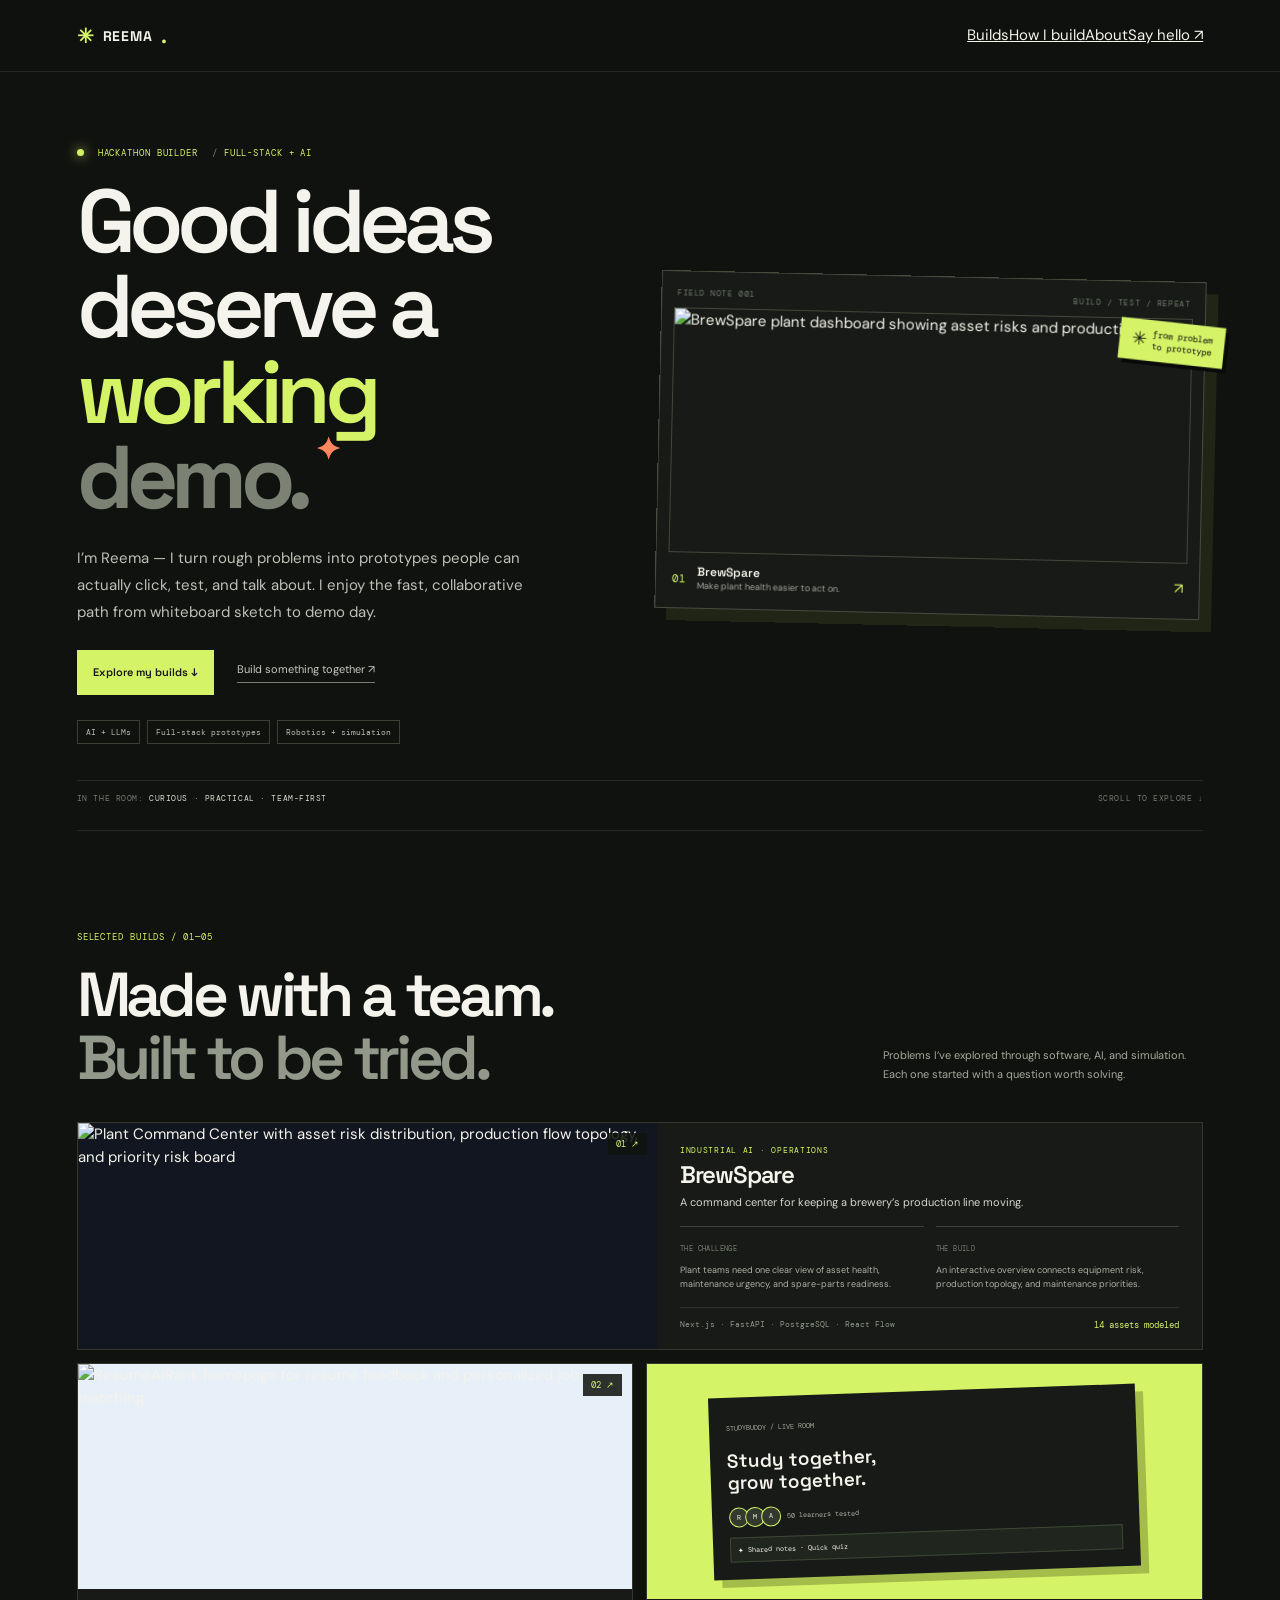
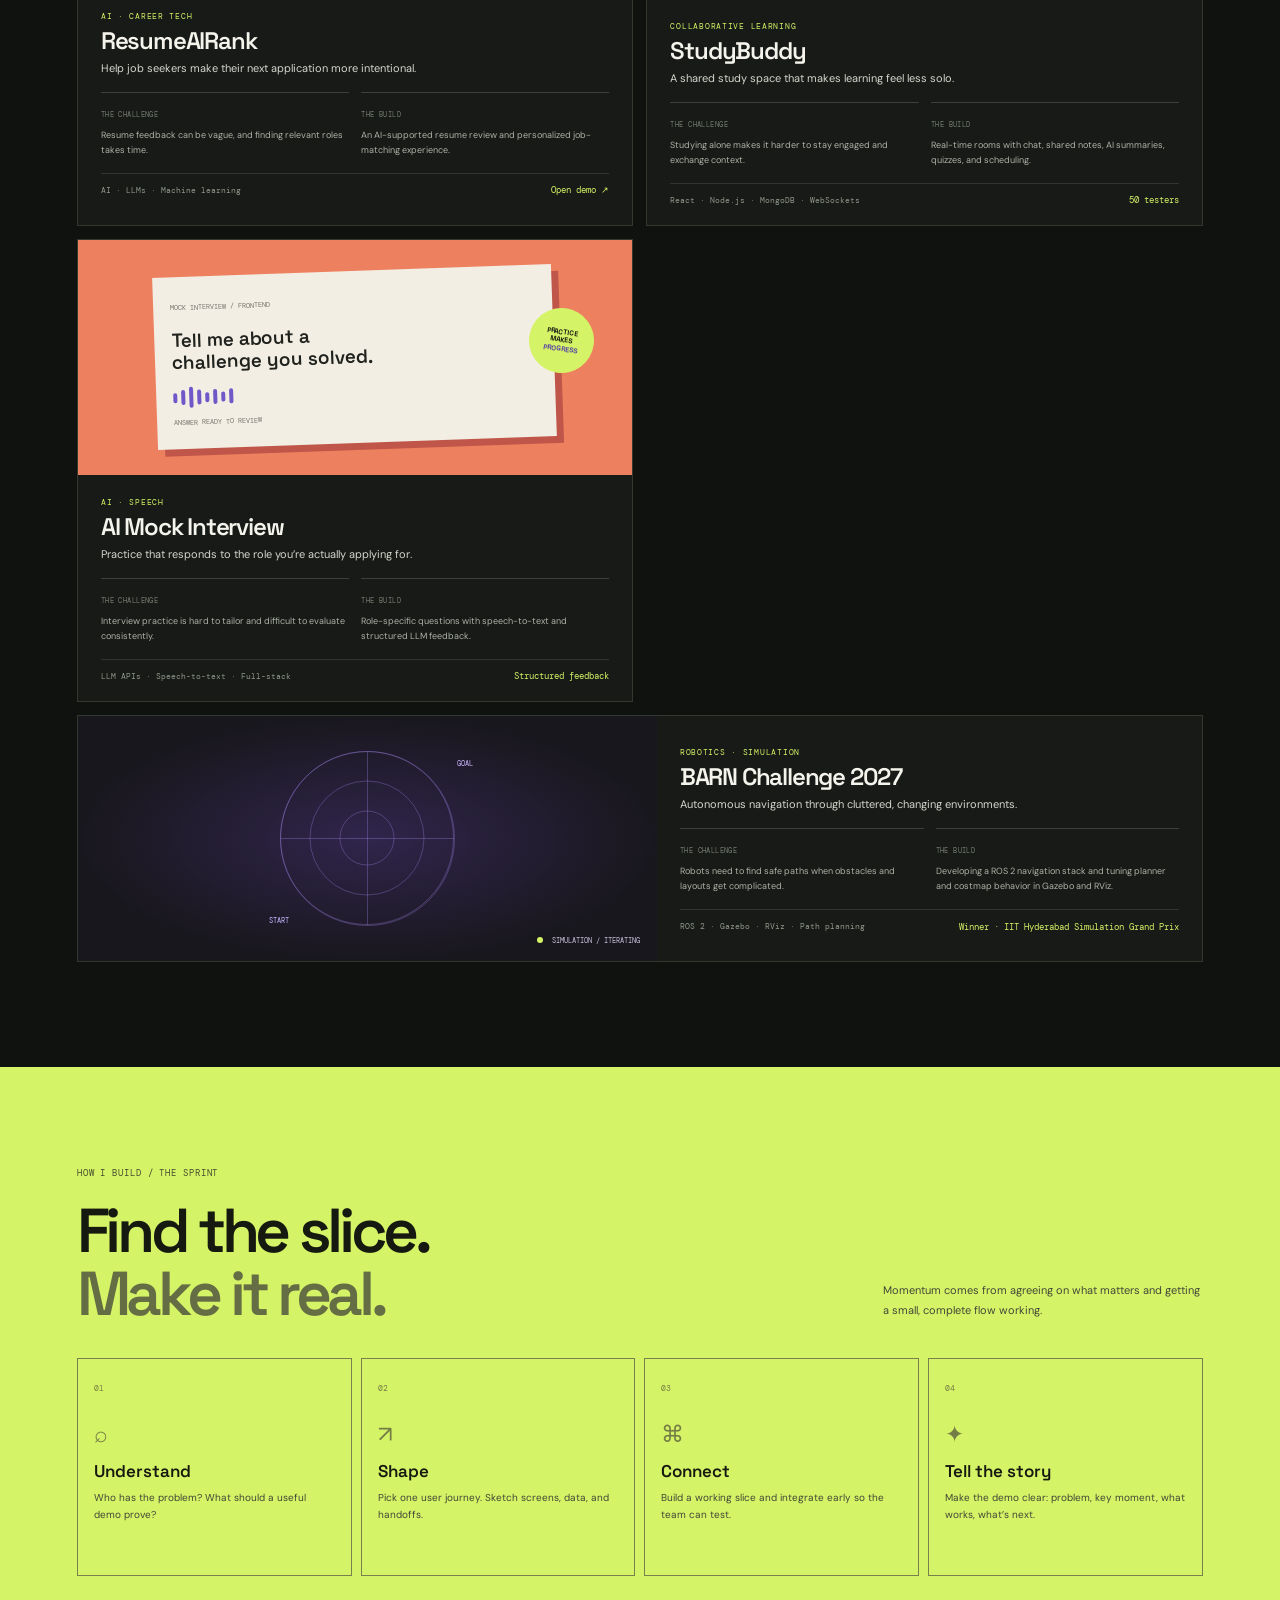
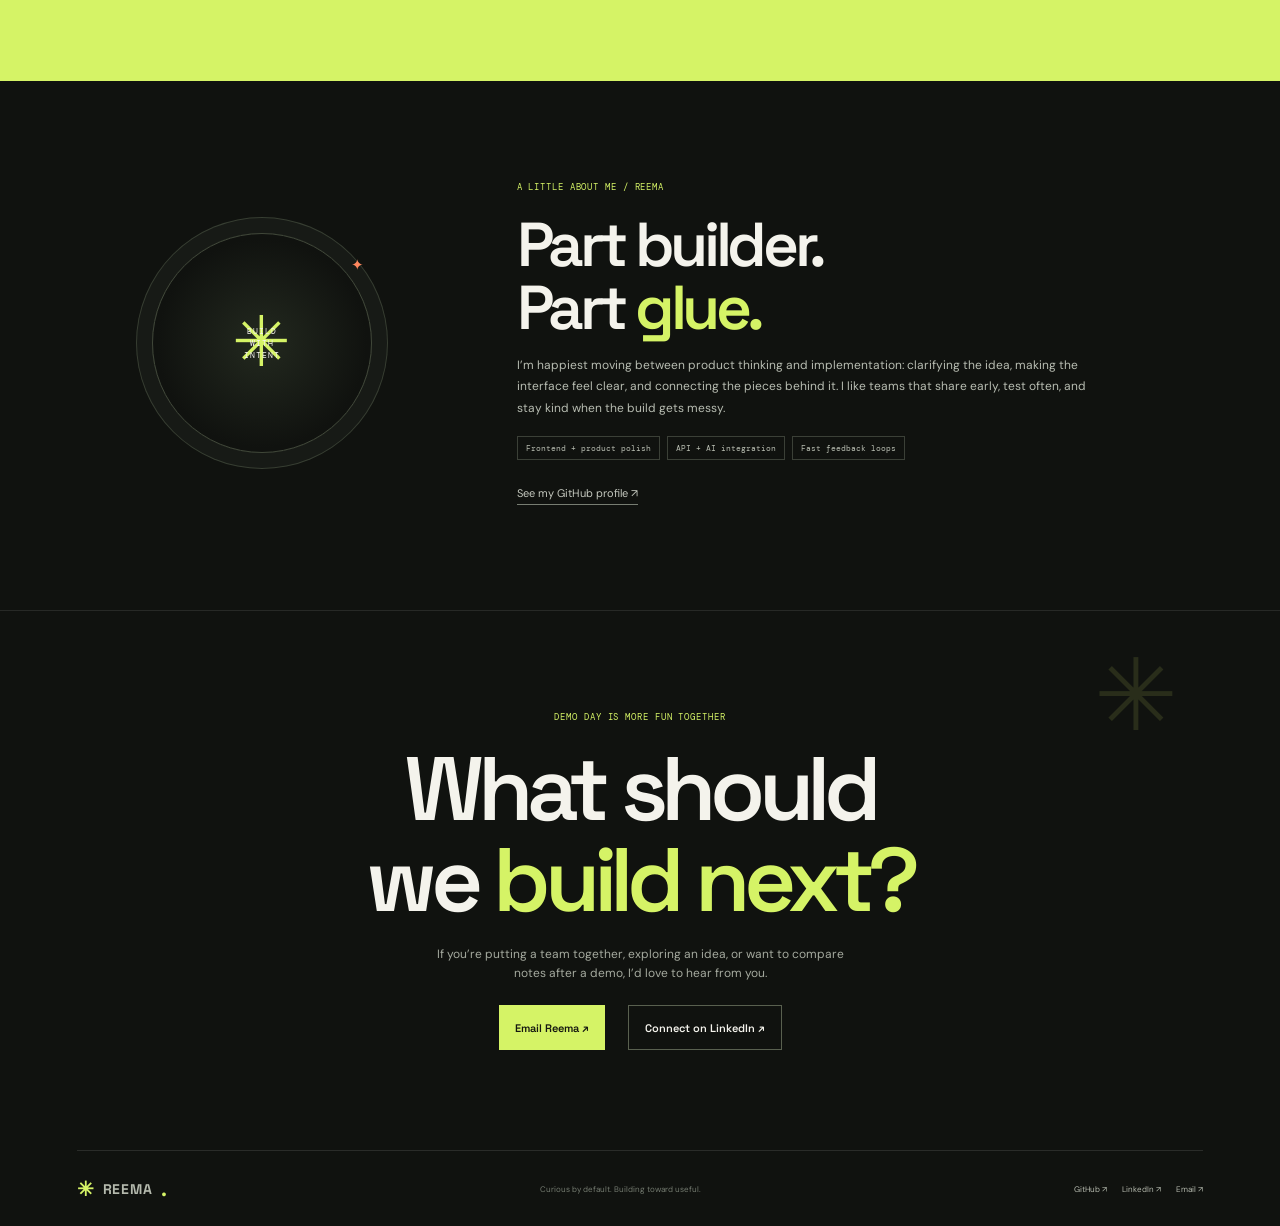
==== index.html @ 3558dd38 "Add hackathon portfolio" ====
<!doctype html>
<html lang="en"><head>
<meta charset="utf-8"><meta name="viewport" content="width=device-width,initial-scale=1"><meta name="theme-color" content="#10120f">
<title>Reema Sree Harshini — Hackathon Builder</title>
<meta name="description" content="Reema Sree Harshini builds thoughtful AI, full-stack, and robotics prototypes for hackathons and collaborative teams.">
<meta property="og:type" content="website"><meta property="og:title" content="Reema Sree Harshini — Hackathon Builder"><meta property="og:description" content="Ideas to demos, side by side. Explore projects in AI, full-stack development, and robotics."><meta property="og:image" content="assets/brewspare-preview.jpg"><meta name="twitter:card" content="summary_large_image">
<link rel="icon" href="assets/favicon.svg" type="image/svg+xml"><link rel="preconnect" href="https://fonts.googleapis.com"><link rel="preconnect" href="https://fonts.gstatic.com" crossorigin><link href="https://fonts.googleapis.com/css2?family=DM+Mono:wght@400;500&family=DM+Sans:wght@400;500;600;700&family=Space+Grotesk:wght@400;500;600;700&display=swap" rel="stylesheet"><link rel="stylesheet" href="styles.css">
<script type="application/ld+json">{"@context":"https://schema.org","@type":"Person","name":"Reema Sree Harshini","email":"mailto:reemasree1612@gmail.com","sameAs":["https://github.com/reema-sree","https://www.linkedin.com/in/reema-sree-harshini-47b249331"]}</script>
</head><body>
<a class="skip" href="#main">Skip to content</a>
<header class="topbar"><a class="logo" href="#top"><span aria-hidden="true">✳</span> REEMA<span class="lime">.</span></a><button class="menu" aria-label="Open navigation" aria-expanded="false" aria-controls="nav"><i></i><i></i></button><nav id="nav" aria-label="Main navigation"><a href="#builds">Builds</a><a href="#sprint">How I build</a><a href="#about">About</a><a class="nav-cta" href="#connect">Say hello ↗</a></nav></header>
<main id="main">
<section class="hero wrap" id="top"><div class="hero-copy"><p class="eyebrow"><i></i> HACKATHON BUILDER <span>/</span> FULL-STACK + AI</p><h1>Good ideas<br>deserve a <em>working</em><br><b>demo.</b><sup aria-hidden="true">✦</sup></h1><p class="intro">I’m Reema — I turn rough problems into prototypes people can actually click, test, and talk about. I enjoy the fast, collaborative path from whiteboard sketch to demo day.</p><div class="actions"><a class="button primary" href="#builds">Explore my builds ↓</a><a class="text-link" href="#connect">Build something together ↗</a></div><div class="tags"><span>AI + LLMs</span><span>Full-stack prototypes</span><span>Robotics + simulation</span></div></div>
<div class="hero-art"><div class="art-meta"><span>FIELD NOTE 001</span><span>BUILD / TEST / REPEAT</span></div><img src="assets/brewspare-preview.jpg" alt="BrewSpare plant dashboard showing asset risks and production flow" fetchpriority="high"><div class="caption"><b>01</b><span><strong>BrewSpare</strong><small>Make plant health easier to act on.</small></span><i aria-hidden="true">↗</i></div><div class="sticker"><span aria-hidden="true">✳</span> from problem<br>to prototype</div></div><div class="hero-foot"><span>IN THE ROOM: <b>CURIOUS · PRACTICAL · TEAM-FIRST</b></span><span aria-hidden="true">SCROLL TO EXPLORE ↓</span></div></section>
<section class="section wrap builds" id="builds"><div class="section-head reveal"><div><p class="eyebrow">SELECTED BUILDS / 01—05</p><h2>Made with a team.<br><em>Built to be tried.</em></h2></div><p class="section-note">Problems I’ve explored through software, AI, and simulation. Each one started with a question worth solving.</p></div>
<div class="grid">
<article class="project feature reveal"><a class="project-image" href="assets/brewspare-preview.jpg" target="_blank" rel="noreferrer" aria-label="Open BrewSpare dashboard screenshot"><img src="assets/brewspare-preview.jpg" alt="Plant Command Center with asset risk distribution, production flow topology, and priority risk board" loading="lazy" decoding="async"><span>01 ↗</span></a><div class="project-copy"><p class="kicker">INDUSTRIAL AI · OPERATIONS</p><h3>BrewSpare</h3><p class="lede">A command center for keeping a brewery’s production line moving.</p><div class="facts"><div><b>THE CHALLENGE</b><p>Plant teams need one clear view of asset health, maintenance urgency, and spare-parts readiness.</p></div><div><b>THE BUILD</b><p>An interactive overview connects equipment risk, production topology, and maintenance priorities.</p></div></div><footer><span>Next.js · FastAPI · PostgreSQL · React Flow</span><strong>14 assets modeled</strong></footer></div></article>
<article class="project reveal"><a class="project-image resume-image" href="assets/resumeairank-preview.png" target="_blank" rel="noreferrer" aria-label="Open ResumeAIRank screenshot"><img src="assets/resumeairank-preview.png" alt="ResumeAIRank homepage for resume feedback and personalized job matching" loading="lazy" decoding="async"><span>02 ↗</span></a><div class="project-copy"><p class="kicker">AI · CAREER TECH</p><h3>ResumeAIRank</h3><p class="lede">Help job seekers make their next application more intentional.</p><div class="facts"><div><b>THE CHALLENGE</b><p>Resume feedback can be vague, and finding relevant roles takes time.</p></div><div><b>THE BUILD</b><p>An AI-supported resume review and personalized job-matching experience.</p></div></div><footer><span>AI · LLMs · Machine learning</span><a href="https://frontend-nv2gkfboi-reema-sree-s-projects.vercel.app/" target="_blank" rel="noreferrer">Open demo ↗</a></footer></div></article>
<article class="project reveal"><div class="visual study" aria-hidden="true"><div class="mock"><small>STUDYBUDDY / LIVE ROOM</small><h4>Study together,<br>grow together.</h4><div class="avatars"><i>R</i><i>M</i><i>A</i><span>50 learners tested</span></div><aside>✦ Shared notes · Quick quiz</aside></div></div><div class="project-copy"><p class="kicker">COLLABORATIVE LEARNING</p><h3>StudyBuddy</h3><p class="lede">A shared study space that makes learning feel less solo.</p><div class="facts"><div><b>THE CHALLENGE</b><p>Studying alone makes it harder to stay engaged and exchange context.</p></div><div><b>THE BUILD</b><p>Real-time rooms with chat, shared notes, AI summaries, quizzes, and scheduling.</p></div></div><footer><span>React · Node.js · MongoDB · WebSockets</span><strong>50 testers</strong></footer></div></article>
<article class="project reveal"><div class="visual interview" aria-hidden="true"><div class="mock"><small>MOCK INTERVIEW / FRONTEND</small><h4>Tell me about a<br>challenge you solved.</h4><div class="wave"><i></i><i></i><i></i><i></i><i></i><i></i><i></i><i></i></div><small>ANSWER READY TO REVIEW</small></div><span class="stamp">PRACTICE<br>MAKES<br><b>PROGRESS</b></span></div><div class="project-copy"><p class="kicker">AI · SPEECH</p><h3>AI Mock Interview</h3><p class="lede">Practice that responds to the role you’re actually applying for.</p><div class="facts"><div><b>THE CHALLENGE</b><p>Interview practice is hard to tailor and difficult to evaluate consistently.</p></div><div><b>THE BUILD</b><p>Role-specific questions with speech-to-text and structured LLM feedback.</p></div></div><footer><span>LLM APIs · Speech-to-text · Full-stack</span><strong>Structured feedback</strong></footer></div></article>
<article class="project wide reveal"><div class="visual barn" aria-hidden="true"><div class="radar"><i></i><i></i><i></i><b>START</b><span>GOAL</span></div><label><i></i> SIMULATION / ITERATING</label></div><div class="project-copy"><p class="kicker">ROBOTICS · SIMULATION</p><h3>BARN Challenge 2027</h3><p class="lede">Autonomous navigation through cluttered, changing environments.</p><div class="facts"><div><b>THE CHALLENGE</b><p>Robots need to find safe paths when obstacles and layouts get complicated.</p></div><div><b>THE BUILD</b><p>Developing a ROS 2 navigation stack and tuning planner and costmap behavior in Gazebo and RViz.</p></div></div><footer><span>ROS 2 · Gazebo · RViz · Path planning</span><strong>Winner · IIT Hyderabad Simulation Grand Prix</strong></footer></div></article>
</div></section>
<section class="section sprint" id="sprint"><div class="wrap"><div class="section-head reveal"><div><p class="eyebrow">HOW I BUILD / THE SPRINT</p><h2>Find the slice.<br><em>Make it real.</em></h2></div><p class="section-note">Momentum comes from agreeing on what matters and getting a small, complete flow working.</p></div><ol class="steps"><li class="reveal"><b>01</b><i>⌕</i><h3>Understand</h3><p>Who has the problem? What should a useful demo prove?</p></li><li class="reveal"><b>02</b><i>↗</i><h3>Shape</h3><p>Pick one user journey. Sketch screens, data, and handoffs.</p></li><li class="reveal"><b>03</b><i>⌘</i><h3>Connect</h3><p>Build a working slice and integrate early so the team can test.</p></li><li class="reveal"><b>04</b><i>✦</i><h3>Tell the story</h3><p>Make the demo clear: problem, key moment, what works, what’s next.</p></li></ol></div></section>
<section class="section wrap about" id="about"><div class="seal reveal" aria-hidden="true"><span>✳</span><b>BUILD<br>WITH<br>INTENT</b><i>✦</i></div><div class="about-copy reveal"><p class="eyebrow">A LITTLE ABOUT ME / REEMA</p><h2>Part builder.<br>Part <em>glue.</em></h2><p>I’m happiest moving between product thinking and implementation: clarifying the idea, making the interface feel clear, and connecting the pieces behind it. I like teams that share early, test often, and stay kind when the build gets messy.</p><div class="tags"><span>Frontend + product polish</span><span>API + AI integration</span><span>Fast feedback loops</span></div><a class="text-link" href="https://github.com/reema-sree" target="_blank" rel="noreferrer">See my GitHub profile ↗</a></div></section>
<section class="connect" id="connect"><div class="orbit" aria-hidden="true">✳</div><p class="eyebrow reveal">DEMO DAY IS MORE FUN TOGETHER</p><h2 class="reveal">What should<br>we <em>build next?</em></h2><p class="reveal">If you’re putting a team together, exploring an idea, or want to compare notes after a demo, I’d love to hear from you.</p><div class="actions reveal"><a class="button primary" href="mailto:reemasree1612@gmail.com?subject=Let%27s%20build%20at%20a%20hackathon">Email Reema ↗</a><a class="button outline" href="https://www.linkedin.com/in/reema-sree-harshini-47b249331/" target="_blank" rel="noreferrer">Connect on LinkedIn ↗</a></div></section>
</main><footer class="footer wrap"><a class="logo" href="#top"><span aria-hidden="true">✳</span> REEMA<span class="lime">.</span></a><span>Curious by default. Building toward useful.</span><div><a href="https://github.com/reema-sree" target="_blank" rel="noreferrer">GitHub ↗</a><a href="https://www.linkedin.com/in/reema-sree-harshini-47b249331/" target="_blank" rel="noreferrer">LinkedIn ↗</a><a href="mailto:reemasree1612@gmail.com">Email ↗</a></div></footer><script src="script.js" defer></script></body></html>
---- styles.css ----
:root{--bg:#10120f;--panel:#171a16;--ink:#f4f3ec;--muted:#a4a99e;--dim:#747b70;--line:#33382f;--lime:#d5f366;--orange:#ff875e;--mono:"DM Mono",monospace;--display:"Space Grotesk",sans-serif;--body:"DM Sans",sans-serif;--ease:cubic-bezier(.2,.75,.25,1)}*{box-sizing:border-box}html{scroll-behavior:smooth;scroll-padding-top:80px}body{margin:0;background:var(--bg);color:var(--ink);font:15px/1.55 var(--body);overflow-x:hidden}a{color:inherit}a:focus-visible,button:focus-visible{outline:2px solid var(--lime);outline-offset:4px}.skip{position:fixed;top:8px;left:8px;z-index:99;background:var(--lime);color:#111;padding:10px;transform:translateY(-140%)}.skip:focus{transform:none}.wrap{width:min(1160px,88vw);margin:auto}.topbar{height:72px;padding:0 6vw;display:flex;justify-content:space-between;align-items:center;border-bottom:1px solid #ffffff18;position:sticky;top:0;z-index:10;background:#10120fe8;backdrop-filter:blur(12px)}.logo{text-decoration:none;font:700 14px var(--display);letter-spacing:.06em;display:flex;gap:8px;align-items:center}.logo>span:first-child,.lime{color:var(--lime);font-size:20px}.nav{display:flex;align-items:center;gap:32px}.nav a{text-decoration:none;color:#bec3b7;font-size:12px}.nav a:hover,.footer a:hover{color:var(--lime)}.nav .nav-cta{border:1px solid #50564a;padding:9px 13px;color:var(--ink)}.menu{display:none}
.hero{min-height:650px;padding-top:75px;padding-bottom:27px;display:grid;grid-template-columns:1fr 1fr;gap:36px;align-items:center;position:relative}.hero-copy{z-index:1}.eyebrow{font:9px var(--mono);letter-spacing:.1em;color:var(--lime);margin:0 0 20px}.eyebrow>i{display:inline-block;width:7px;height:7px;border-radius:50%;background:var(--lime);box-shadow:0 0 12px var(--lime);margin-right:8px}.eyebrow span{color:var(--dim);margin-left:8px}.hero h1{font:600 clamp(54px,7vw,89px)/.96 var(--display);letter-spacing:-.075em;margin:0}.hero h1 em{font-style:normal;color:var(--lime)}.hero h1>b{color:#7b8274}.hero h1 sup{color:var(--orange);font-size:.35em;vertical-align:top;margin-left:8px}.intro{max-width:480px;color:#bdc1b7;line-height:1.8;font-size:15px;margin:24px 0}.actions{display:flex;gap:23px;align-items:center;flex-wrap:wrap}.button{min-height:45px;padding:0 16px;display:inline-flex;align-items:center;gap:15px;text-decoration:none;font:600 11px var(--display);transition:transform .2s var(--ease),background .2s,border-color .2s}.button:hover{transform:translateY(-3px)}.primary{background:var(--lime);color:#151710}.primary:hover{background:#e4ff8d}.outline{border:1px solid #59604f}.outline:hover{border-color:var(--lime);color:var(--lime)}.text-link{font-size:11px;color:#c5c9bf;text-decoration:none;border-bottom:1px solid #777d72;padding-bottom:4px}.text-link:hover{color:var(--lime)}.tags{display:flex;flex-wrap:wrap;gap:7px;margin-top:25px}.tags span{border:1px solid #3b4037;padding:6px 8px;color:#b8bdb1;font:8px var(--mono)}.hero-art{position:relative;background:var(--panel);padding:12px;border:1px solid #464b40;box-shadow:12px 12px 0 #d5f36615;transform:rotate(1.3deg);animation:enter .9s var(--ease) both}.art-meta{display:flex;justify-content:space-between;padding:4px 3px 10px;color:var(--dim);font:8px var(--mono);letter-spacing:.07em}.hero-art>img{display:block;width:100%;height:245px;object-fit:cover;border:1px solid #42483d}.caption{padding:11px 4px 2px;display:flex;align-items:center;gap:11px}.caption>b{font:11px var(--mono);color:var(--lime)}.caption strong,.caption small{display:block}.caption strong{font:600 12px var(--display)}.caption small{color:var(--muted);font-size:9px}.caption>i{font-style:normal;color:var(--lime);margin-left:auto}.sticker{position:absolute;right:-20px;top:40px;background:var(--lime);color:#151710;padding:9px 12px;box-shadow:4px 4px #080908;font:9px/1.3 var(--mono);transform:rotate(5deg)}.sticker span{float:left;font-size:18px;margin-right:6px}.hero-foot{grid-column:1/-1;align-self:end;border-top:1px solid #ffffff1b;padding-top:12px;display:flex;justify-content:space-between;color:var(--dim);font:8px var(--mono);letter-spacing:.07em}.hero-foot b{font-weight:400;color:#d8dbd1}
.section{padding:100px 0 105px}.builds{border-top:1px solid #ffffff18}.section-head{display:flex;justify-content:space-between;align-items:end;gap:30px;margin-bottom:33px}.section-head h2,.about h2,.connect h2{font:600 clamp(42px,5vw,62px)/1.02 var(--display);letter-spacing:-.07em;margin:0}.section-head h2 em{font-style:normal;color:#92998b}.section-note{max-width:320px;color:var(--muted);font-size:11px;line-height:1.8;margin:0 0 4px}.grid{display:grid;grid-template-columns:1fr 1fr;gap:13px}.project{background:var(--panel);border:1px solid var(--line);overflow:hidden;transition:transform .25s,border-color .25s}.project:hover{transform:translateY(-4px);border-color:#626a56}.feature,.wide{grid-column:1/-1;display:grid;grid-template-columns:1.03fr .97fr}.project-image,.visual{height:235px;position:relative;overflow:hidden;display:block}.feature .project-image{height:auto;min-height:100%;background:#121620}.project-image img{position:absolute;inset:0;width:100%;height:100%;object-fit:cover;display:block;transition:transform .4s}.project-image:hover img{transform:scale(1.025)}.project-image>span{position:absolute;right:10px;top:10px;padding:5px 8px;background:#11140fdd;color:var(--lime);font:9px var(--mono)}.resume-image{height:225px;background:#e7eff8}.resume-image img{object-position:top}.project-copy{padding:22px 23px 18px}.kicker{font:8px var(--mono);letter-spacing:.09em;color:var(--lime);margin:0}.project h3{font:600 24px var(--display);letter-spacing:-.05em;margin:4px 0}.lede{font-size:11px;color:#d4d7ce;margin:0 0 15px}.facts{display:grid;grid-template-columns:1fr 1fr;gap:12px}.facts>div{border-top:1px solid #3b4038;padding-top:8px}.facts b{font:7px var(--mono);letter-spacing:.06em;color:var(--dim)}.facts p{font-size:9px;line-height:1.65;color:#adb2a7;margin:4px 0 0}.project footer{border-top:1px solid #30352e;margin-top:15px;padding-top:10px;display:flex;align-items:center;justify-content:space-between;gap:10px}.project footer>span{font:8px/1.6 var(--mono);color:#90978b}.project footer strong,.project footer a{font:9px var(--mono);color:var(--lime);text-decoration:none}.project footer strong{font-weight:400}.project footer a:hover{text-decoration:underline}.visual{display:grid;place-items:center}.study{background:#d5f366}.mock{position:relative;width:77%;padding:17px;background:#171a16;color:var(--ink);box-shadow:8px 8px #a4bd4a;transform:rotate(-2deg)}.mock>small{font:7px var(--mono);color:#a2a99a}.mock h4{font:600 19px/1.15 var(--display);margin:13px 0}.avatars{display:flex;align-items:center}.avatars i{width:20px;height:20px;border-radius:50%;display:grid;place-items:center;background:#333a2d;border:1px solid var(--lime);font:7px var(--mono);font-style:normal;margin-right:-4px}.avatars span{font:7px var(--mono);color:#abb1a5;margin-left:10px}.mock aside{margin-top:10px;padding:7px;background:#20251d;border:1px solid #3e4735;font:7px var(--mono)}.interview{background:#ed805f}.interview .mock{width:72%;background:#f3eee4;color:#20221d;box-shadow:7px 7px #bf5649}.interview .mock>small{color:#77766e}.wave{display:flex;gap:4px;align-items:center;height:22px}.wave i{width:4px;height:45%;background:#7058c8;border-radius:3px}.wave i:nth-child(3n){height:95%}.wave i:nth-child(2n){height:68%}.stamp{position:absolute;right:7%;top:29%;width:65px;height:65px;border-radius:50%;background:var(--lime);color:#1b1e16;display:grid;place-content:center;text-align:center;font:700 7px/1.2 var(--display);transform:rotate(8deg)}.stamp b{color:#5744a5}.barn{min-height:245px;background:radial-gradient(ellipse,#30254c,#19171e 70%)}.radar{width:175px;height:175px;border:1px solid #a98af04f;border-radius:50%;position:relative}.radar:before,.radar:after{content:"";position:absolute;background:#a98af04f}.radar:before{height:1px;left:0;right:0;top:50%}.radar:after{width:1px;top:0;bottom:0;left:50%}.radar i{position:absolute;border:1px solid #a98af04f;border-radius:50%;left:50%;top:50%;transform:translate(-50%,-50%)}.radar i:nth-child(1){width:55px;height:55px}.radar i:nth-child(2){width:115px;height:115px}.radar i:nth-child(3){width:174px;height:174px}.radar:after{z-index:1}.radar:before{z-index:1}.radar>b,.radar>span{position:absolute;font:7px var(--mono);color:#c7b5ff}.radar>b{left:-12px;bottom:0;font-weight:400}.radar>span{right:-19px;top:7px}.barn>label{position:absolute;bottom:16px;right:17px;font:7px var(--mono);color:#c8bfdb}.barn>label i{display:inline-block;width:6px;height:6px;border-radius:50%;background:var(--lime);margin-right:5px}.wide .project-copy{align-self:center}
.sprint{background:var(--lime);color:#161910}.sprint .eyebrow{color:#434c2f}.sprint .section-note{color:#42483a}.sprint .section-head h2 em{color:#646d43}.steps{padding:0;margin:0;list-style:none;display:grid;grid-template-columns:repeat(4,1fr);gap:9px}.steps li{min-height:218px;border:1px solid #78804d;padding:16px;transition:transform .2s}.steps li:hover{transform:translateY(-4px)}.steps li>b{font:8px var(--mono);color:#747d46}.steps li>i{display:block;font-style:normal;font-size:23px;color:#747d46;margin-top:19px}.steps h3{font:600 17px var(--display);margin:7px 0}.steps p{font-size:10px;line-height:1.7;color:#414637;margin:0}
.about{display:grid;grid-template-columns:.7fr 1.3fr;align-items:center;gap:70px}.seal{width:220px;height:220px;justify-self:center;border:1px solid #41483a;border-radius:50%;display:grid;place-items:center;position:relative;background:radial-gradient(circle,#23291f,#10120f 68%);box-shadow:0 0 0 15px #171a16,0 0 0 16px #373e32}.seal>span{font-size:70px;color:var(--lime);animation:spin 28s linear infinite}.seal>b{position:absolute;text-align:center;font:8px/1.5 var(--mono);letter-spacing:.12em}.seal>i{position:absolute;right:7px;top:20px;color:var(--orange);font-style:normal}.about-copy h2{margin-bottom:15px}.about h2 em{color:var(--lime);font-style:normal}.about-copy>p:not(.eyebrow){max-width:580px;color:#b7bcb1;font-size:12px;line-height:1.8}.about-copy .tags{margin:17px 0 21px}.connect{text-align:center;position:relative;overflow:hidden;border-top:1px solid #ffffff19;padding:100px 6vw}.connect h2{font-size:clamp(56px,8vw,90px)}.connect h2 em{font-style:normal;color:var(--lime)}.connect>p:not(.eyebrow){max-width:430px;margin:19px auto 23px;color:var(--muted);font-size:12px}.connect .actions{justify-content:center}.orbit{position:absolute;right:8%;top:8px;color:#d5f36620;font-size:100px;animation:spin 38s linear infinite}.footer{min-height:76px;border-top:1px solid #ffffff1c;display:flex;align-items:center;justify-content:space-between;color:var(--dim);font-size:8px}.footer>div{display:flex;gap:15px}.footer a{text-decoration:none;color:#b4b9ad}.reveal{opacity:0;transform:translateY(17px);transition:opacity .6s var(--ease),transform .6s var(--ease)}.reveal.visible{opacity:1;transform:none}.grid .project:nth-child(2).reveal{transition-delay:.06s}.grid .project:nth-child(3).reveal{transition-delay:.12s}.grid .project:nth-child(4).reveal{transition-delay:.18s}.grid .project:nth-child(5).reveal{transition-delay:.23s}@keyframes enter{from{opacity:0;transform:translateY(15px) rotate(4deg)}to{opacity:1;transform:rotate(1.3deg)}}@keyframes spin{to{transform:rotate(360deg)}}
@media(max-width:900px){.hero{min-height:590px;gap:20px;padding-top:60px}.hero-art>img{height:210px}.section{padding-block:80px}.feature,.wide{grid-template-columns:1fr}.feature .project-image{min-height:270px}.about{gap:40px}.seal{transform:scale(.85)}}
@media(max-width:650px){html{scroll-padding-top:65px}.topbar{height:64px;padding-inline:6vw}.menu{display:grid;gap:5px;background:none;border:0;padding:8px}.menu i{width:21px;height:1px;background:var(--ink)}.nav{display:none;position:absolute;top:63px;left:0;right:0;flex-direction:column;align-items:stretch;gap:0;padding:12px 7vw 18px;background:#11130f;border-bottom:1px solid var(--line)}.nav.open{display:flex}.nav a{padding:11px 0}.nav .nav-cta{margin-top:7px;padding:10px}.wrap{width:88vw}.hero{display:flex;flex-direction:column;align-items:stretch;gap:23px;padding-top:55px;padding-bottom:22px}.hero h1{font-size:clamp(49px,13vw,74px)}.intro{font-size:13px;margin:18px 0}.hero-art{margin:0 7px 9px;transform:none}.hero-art>img{height:auto;aspect-ratio:1.85}.sticker{right:-9px;top:34px;font-size:8px}.hero-foot{width:100%;font-size:7px}.hero-foot span:last-child{display:none}.section{padding-block:70px}.section-head{display:block;margin-bottom:24px}.section-head h2,.about h2{font-size:43px}.section-note{margin-top:12px}.grid{grid-template-columns:1fr;gap:10px}.feature,.wide{grid-column:auto}.feature .project-image,.barn{min-height:215px}.project-copy{padding:16px}.project h3{font-size:22px}.project footer{align-items:flex-start;flex-direction:column;gap:3px}.steps{grid-template-columns:1fr 1fr;gap:7px}.steps li{min-height:190px;padding:12px}.steps h3{font-size:15px}.steps p{font-size:9px}.steps li>i{margin-top:13px}.about{grid-template-columns:1fr;gap:30px}.seal{width:175px;height:175px;transform:none}.seal>span{font-size:57px}.connect{padding-block:75px}.connect h2{font-size:57px}.connect .actions{gap:9px}.footer{display:grid;grid-template-columns:1fr auto;gap:5px;padding-block:13px}.footer>span{grid-column:1/-1;grid-row:2}.footer>div{grid-column:2;grid-row:1;gap:9px;font-size:7px}}
@media(max-width:360px){.hero h1{font-size:46px}.facts{grid-template-columns:1fr}.steps li{min-height:210px}}
@media(prefers-reduced-motion:reduce){html{scroll-behavior:auto}*,*::before,*::after{animation-duration:.01ms!important;animation-iteration-count:1!important;transition-duration:.01ms!important}.reveal{opacity:1;transform:none}}
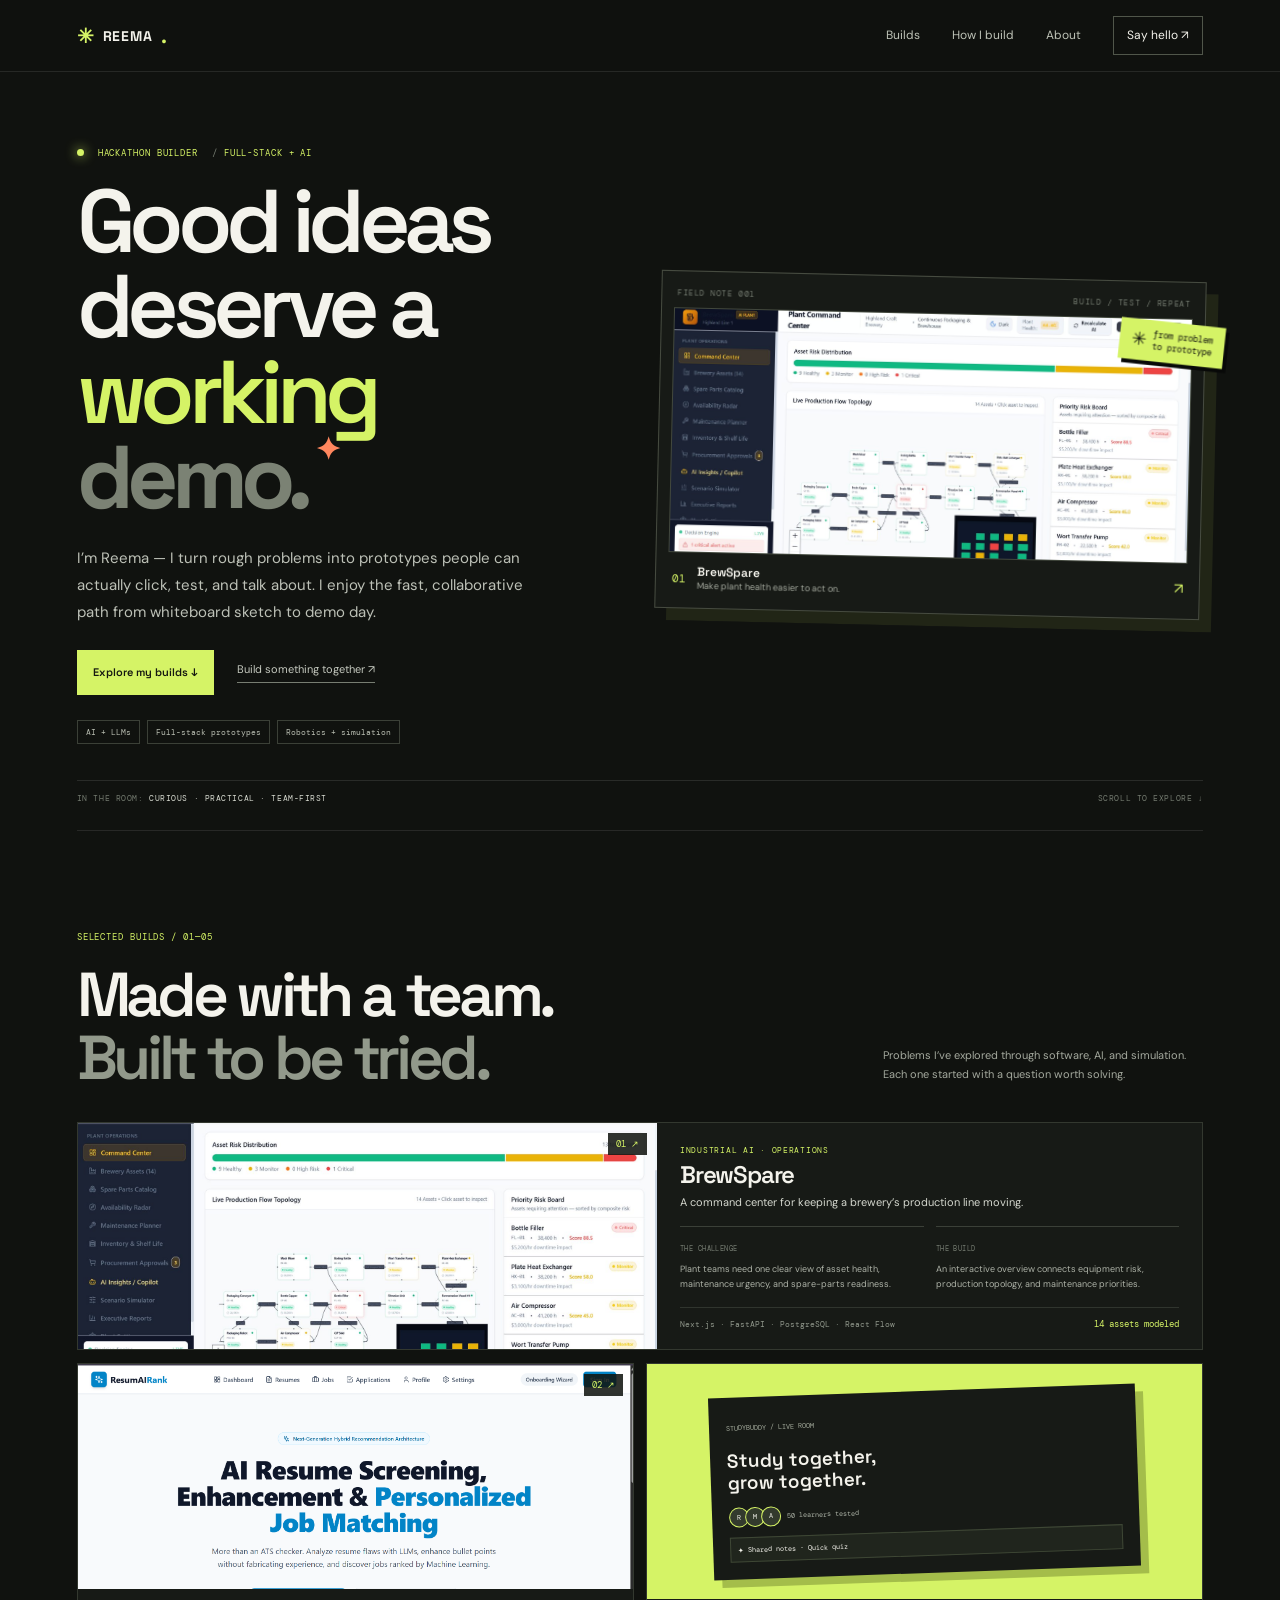
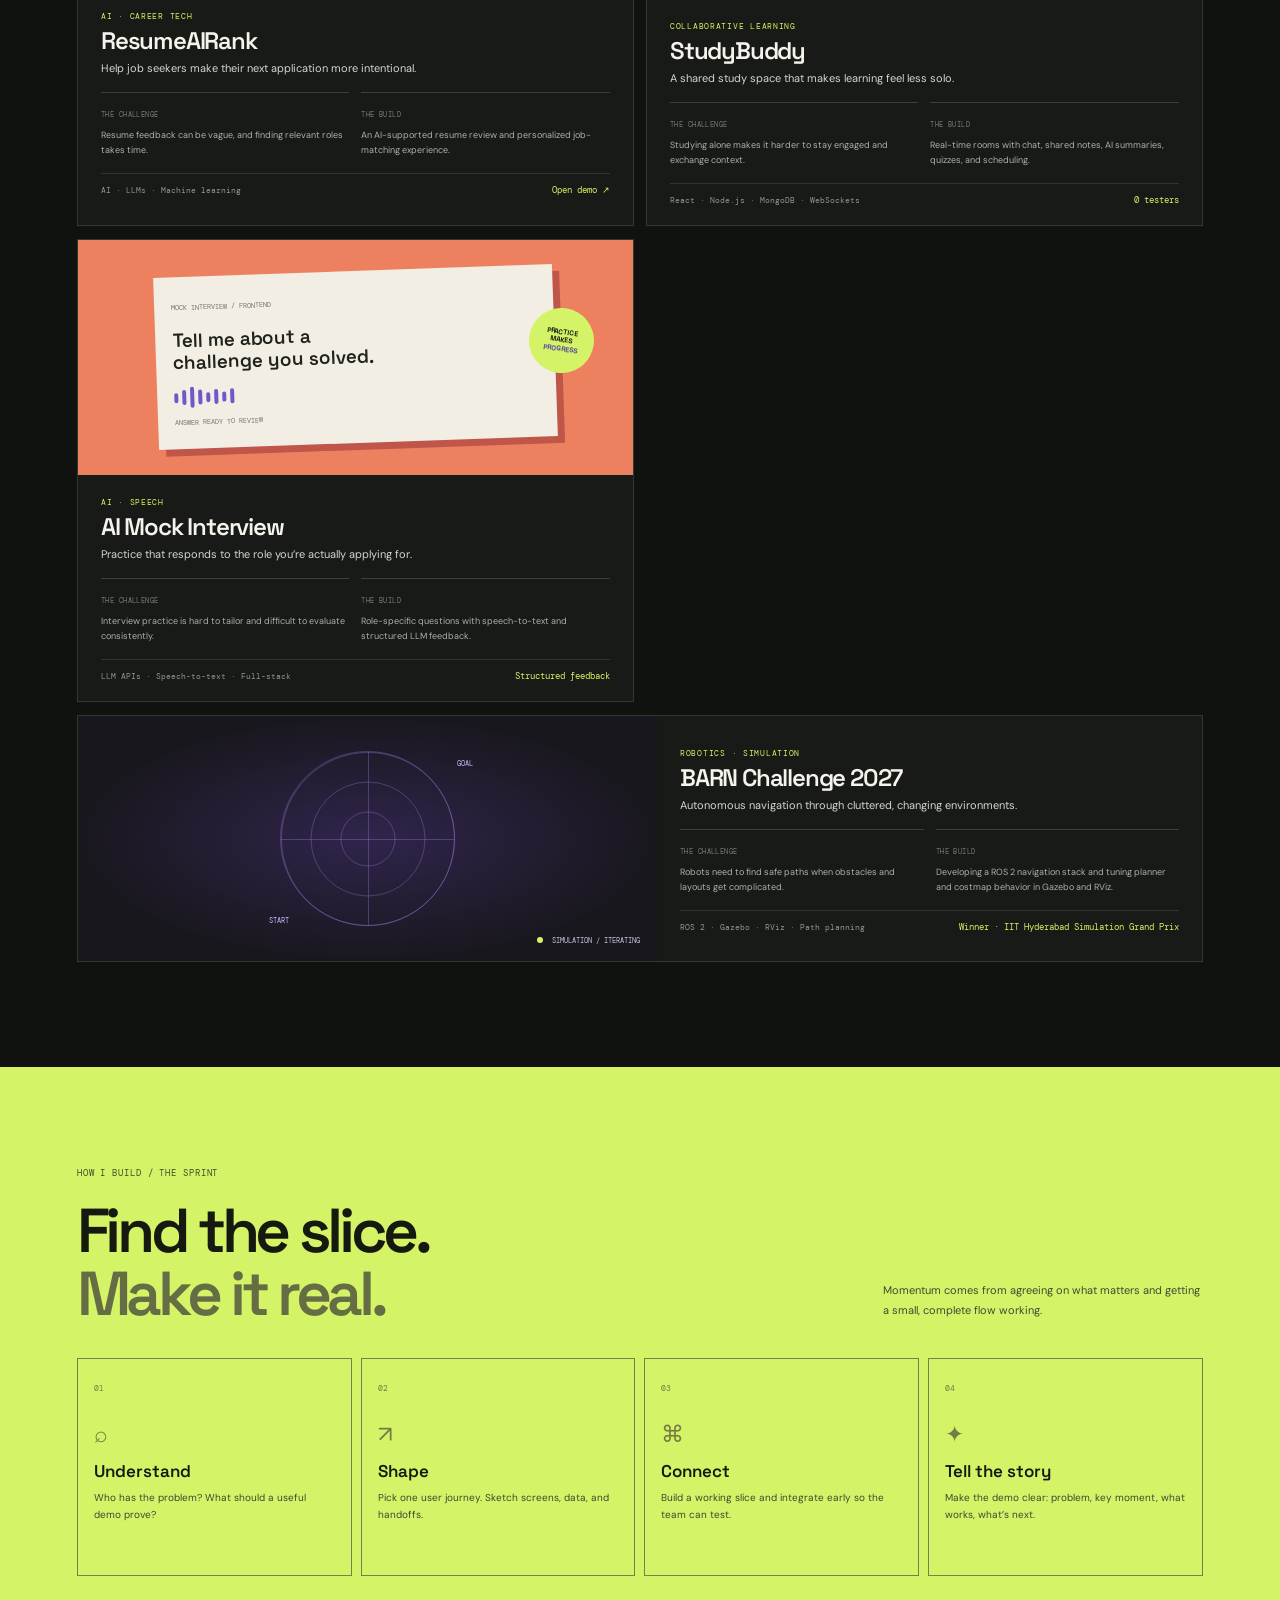
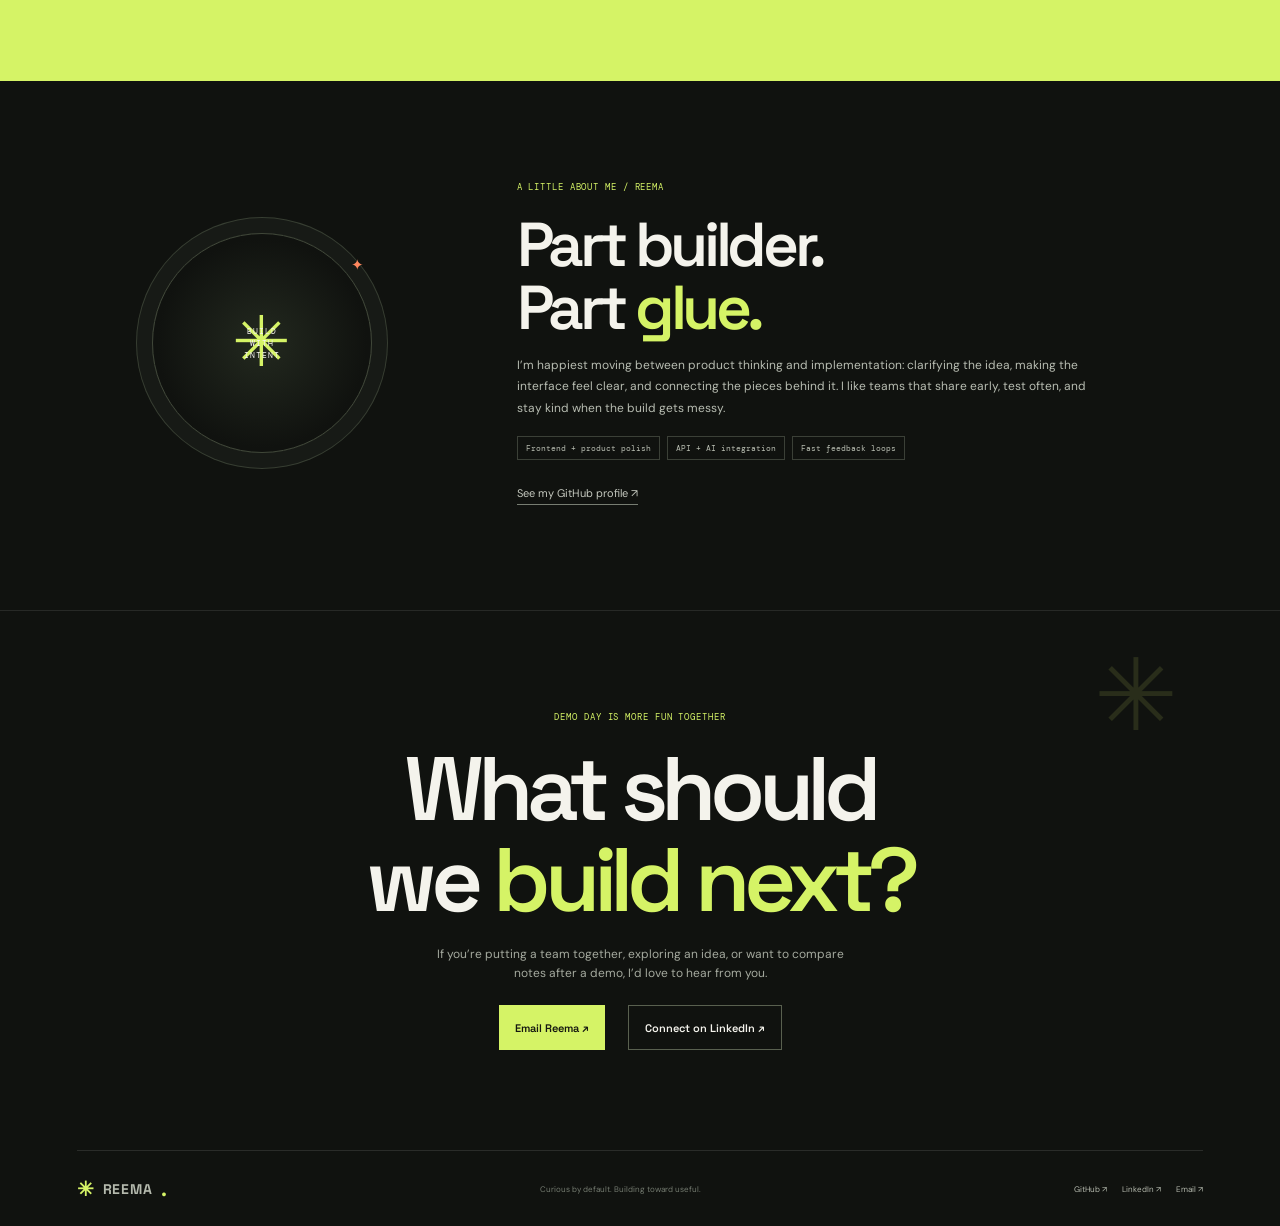
==== commit 9fdb40ec: "Add mouse tracking and card interactions" ====
--- a/index.html
+++ b/index.html
@@ -8,19 +8,19 @@
 <script type="application/ld+json">{"@context":"https://schema.org","@type":"Person","name":"Reema Sree Harshini","email":"mailto:reemasree1612@gmail.com","sameAs":["https://github.com/reema-sree","https://www.linkedin.com/in/reema-sree-harshini-47b249331"]}</script>
 </head><body>
 <a class="skip" href="#main">Skip to content</a>
-<header class="topbar"><a class="logo" href="#top"><span aria-hidden="true">✳</span> REEMA<span class="lime">.</span></a><button class="menu" aria-label="Open navigation" aria-expanded="false" aria-controls="nav"><i></i><i></i></button><nav id="nav" aria-label="Main navigation"><a href="#builds">Builds</a><a href="#sprint">How I build</a><a href="#about">About</a><a class="nav-cta" href="#connect">Say hello ↗</a></nav></header>
+<header class="topbar"><a class="logo" href="#top"><span aria-hidden="true">✳</span> REEMA<span class="lime">.</span></a><button class="menu" aria-label="Open navigation" aria-expanded="false" aria-controls="nav"><i></i><i></i></button><nav id="nav" class="nav" aria-label="Main navigation"><a href="#builds">Builds</a><a href="#sprint">How I build</a><a href="#about">About</a><a class="nav-cta" href="#connect">Say hello ↗</a></nav></header>
 <main id="main">
-<section class="hero wrap" id="top"><div class="hero-copy"><p class="eyebrow"><i></i> HACKATHON BUILDER <span>/</span> FULL-STACK + AI</p><h1>Good ideas<br>deserve a <em>working</em><br><b>demo.</b><sup aria-hidden="true">✦</sup></h1><p class="intro">I’m Reema — I turn rough problems into prototypes people can actually click, test, and talk about. I enjoy the fast, collaborative path from whiteboard sketch to demo day.</p><div class="actions"><a class="button primary" href="#builds">Explore my builds ↓</a><a class="text-link" href="#connect">Build something together ↗</a></div><div class="tags"><span>AI + LLMs</span><span>Full-stack prototypes</span><span>Robotics + simulation</span></div></div>
+<section class="hero wrap" id="top"><div class="hero-copy"><p class="eyebrow"><i></i> HACKATHON BUILDER <span>/</span> FULL-STACK + AI</p><h1><span class="hero-word" style="--word:0">Good</span> <span class="hero-word" style="--word:1">ideas</span><br><span class="hero-word" style="--word:2">deserve</span> <span class="hero-word" style="--word:3">a</span> <em><span class="hero-word" style="--word:4">working</span></em><br><b><span class="hero-word" style="--word:5">demo.</span></b><sup aria-hidden="true">✦</sup></h1><p class="intro">I’m Reema — I turn rough problems into prototypes people can actually click, test, and talk about. I enjoy the fast, collaborative path from whiteboard sketch to demo day.</p><div class="actions"><a class="button primary" href="#builds">Explore my builds ↓</a><a class="text-link" href="#connect">Build something together ↗</a></div><div class="tags"><span>AI + LLMs</span><span>Full-stack prototypes</span><span>Robotics + simulation</span></div></div>
 <div class="hero-art"><div class="art-meta"><span>FIELD NOTE 001</span><span>BUILD / TEST / REPEAT</span></div><img src="assets/brewspare-preview.jpg" alt="BrewSpare plant dashboard showing asset risks and production flow" fetchpriority="high"><div class="caption"><b>01</b><span><strong>BrewSpare</strong><small>Make plant health easier to act on.</small></span><i aria-hidden="true">↗</i></div><div class="sticker"><span aria-hidden="true">✳</span> from problem<br>to prototype</div></div><div class="hero-foot"><span>IN THE ROOM: <b>CURIOUS · PRACTICAL · TEAM-FIRST</b></span><span aria-hidden="true">SCROLL TO EXPLORE ↓</span></div></section>
 <section class="section wrap builds" id="builds"><div class="section-head reveal"><div><p class="eyebrow">SELECTED BUILDS / 01—05</p><h2>Made with a team.<br><em>Built to be tried.</em></h2></div><p class="section-note">Problems I’ve explored through software, AI, and simulation. Each one started with a question worth solving.</p></div>
 <div class="grid">
-<article class="project feature reveal"><a class="project-image" href="assets/brewspare-preview.jpg" target="_blank" rel="noreferrer" aria-label="Open BrewSpare dashboard screenshot"><img src="assets/brewspare-preview.jpg" alt="Plant Command Center with asset risk distribution, production flow topology, and priority risk board" loading="lazy" decoding="async"><span>01 ↗</span></a><div class="project-copy"><p class="kicker">INDUSTRIAL AI · OPERATIONS</p><h3>BrewSpare</h3><p class="lede">A command center for keeping a brewery’s production line moving.</p><div class="facts"><div><b>THE CHALLENGE</b><p>Plant teams need one clear view of asset health, maintenance urgency, and spare-parts readiness.</p></div><div><b>THE BUILD</b><p>An interactive overview connects equipment risk, production topology, and maintenance priorities.</p></div></div><footer><span>Next.js · FastAPI · PostgreSQL · React Flow</span><strong>14 assets modeled</strong></footer></div></article>
+<article class="project feature reveal"><a class="project-image" href="assets/brewspare-preview.jpg" target="_blank" rel="noreferrer" aria-label="Open BrewSpare dashboard screenshot"><img src="assets/brewspare-preview.jpg" alt="Plant Command Center with asset risk distribution, production flow topology, and priority risk board" loading="lazy" decoding="async"><span>01 ↗</span></a><div class="project-copy"><p class="kicker">INDUSTRIAL AI · OPERATIONS</p><h3>BrewSpare</h3><p class="lede">A command center for keeping a brewery’s production line moving.</p><div class="facts"><div><b>THE CHALLENGE</b><p>Plant teams need one clear view of asset health, maintenance urgency, and spare-parts readiness.</p></div><div><b>THE BUILD</b><p>An interactive overview connects equipment risk, production topology, and maintenance priorities.</p></div></div><footer><span>Next.js · FastAPI · PostgreSQL · React Flow</span><strong><span class="counter" data-count="14">0</span> assets modeled</strong></footer></div></article>
 <article class="project reveal"><a class="project-image resume-image" href="assets/resumeairank-preview.png" target="_blank" rel="noreferrer" aria-label="Open ResumeAIRank screenshot"><img src="assets/resumeairank-preview.png" alt="ResumeAIRank homepage for resume feedback and personalized job matching" loading="lazy" decoding="async"><span>02 ↗</span></a><div class="project-copy"><p class="kicker">AI · CAREER TECH</p><h3>ResumeAIRank</h3><p class="lede">Help job seekers make their next application more intentional.</p><div class="facts"><div><b>THE CHALLENGE</b><p>Resume feedback can be vague, and finding relevant roles takes time.</p></div><div><b>THE BUILD</b><p>An AI-supported resume review and personalized job-matching experience.</p></div></div><footer><span>AI · LLMs · Machine learning</span><a href="https://frontend-nv2gkfboi-reema-sree-s-projects.vercel.app/" target="_blank" rel="noreferrer">Open demo ↗</a></footer></div></article>
-<article class="project reveal"><div class="visual study" aria-hidden="true"><div class="mock"><small>STUDYBUDDY / LIVE ROOM</small><h4>Study together,<br>grow together.</h4><div class="avatars"><i>R</i><i>M</i><i>A</i><span>50 learners tested</span></div><aside>✦ Shared notes · Quick quiz</aside></div></div><div class="project-copy"><p class="kicker">COLLABORATIVE LEARNING</p><h3>StudyBuddy</h3><p class="lede">A shared study space that makes learning feel less solo.</p><div class="facts"><div><b>THE CHALLENGE</b><p>Studying alone makes it harder to stay engaged and exchange context.</p></div><div><b>THE BUILD</b><p>Real-time rooms with chat, shared notes, AI summaries, quizzes, and scheduling.</p></div></div><footer><span>React · Node.js · MongoDB · WebSockets</span><strong>50 testers</strong></footer></div></article>
+<article class="project reveal"><div class="visual study" aria-hidden="true"><div class="mock"><small>STUDYBUDDY / LIVE ROOM</small><h4>Study together,<br>grow together.</h4><div class="avatars"><i>R</i><i>M</i><i>A</i><span>50 learners tested</span></div><aside>✦ Shared notes · Quick quiz</aside></div></div><div class="project-copy"><p class="kicker">COLLABORATIVE LEARNING</p><h3>StudyBuddy</h3><p class="lede">A shared study space that makes learning feel less solo.</p><div class="facts"><div><b>THE CHALLENGE</b><p>Studying alone makes it harder to stay engaged and exchange context.</p></div><div><b>THE BUILD</b><p>Real-time rooms with chat, shared notes, AI summaries, quizzes, and scheduling.</p></div></div><footer><span>React · Node.js · MongoDB · WebSockets</span><strong><span class="counter" data-count="50">0</span> testers</strong></footer></div></article>
 <article class="project reveal"><div class="visual interview" aria-hidden="true"><div class="mock"><small>MOCK INTERVIEW / FRONTEND</small><h4>Tell me about a<br>challenge you solved.</h4><div class="wave"><i></i><i></i><i></i><i></i><i></i><i></i><i></i><i></i></div><small>ANSWER READY TO REVIEW</small></div><span class="stamp">PRACTICE<br>MAKES<br><b>PROGRESS</b></span></div><div class="project-copy"><p class="kicker">AI · SPEECH</p><h3>AI Mock Interview</h3><p class="lede">Practice that responds to the role you’re actually applying for.</p><div class="facts"><div><b>THE CHALLENGE</b><p>Interview practice is hard to tailor and difficult to evaluate consistently.</p></div><div><b>THE BUILD</b><p>Role-specific questions with speech-to-text and structured LLM feedback.</p></div></div><footer><span>LLM APIs · Speech-to-text · Full-stack</span><strong>Structured feedback</strong></footer></div></article>
 <article class="project wide reveal"><div class="visual barn" aria-hidden="true"><div class="radar"><i></i><i></i><i></i><b>START</b><span>GOAL</span></div><label><i></i> SIMULATION / ITERATING</label></div><div class="project-copy"><p class="kicker">ROBOTICS · SIMULATION</p><h3>BARN Challenge 2027</h3><p class="lede">Autonomous navigation through cluttered, changing environments.</p><div class="facts"><div><b>THE CHALLENGE</b><p>Robots need to find safe paths when obstacles and layouts get complicated.</p></div><div><b>THE BUILD</b><p>Developing a ROS 2 navigation stack and tuning planner and costmap behavior in Gazebo and RViz.</p></div></div><footer><span>ROS 2 · Gazebo · RViz · Path planning</span><strong>Winner · IIT Hyderabad Simulation Grand Prix</strong></footer></div></article>
 </div></section>
 <section class="section sprint" id="sprint"><div class="wrap"><div class="section-head reveal"><div><p class="eyebrow">HOW I BUILD / THE SPRINT</p><h2>Find the slice.<br><em>Make it real.</em></h2></div><p class="section-note">Momentum comes from agreeing on what matters and getting a small, complete flow working.</p></div><ol class="steps"><li class="reveal"><b>01</b><i>⌕</i><h3>Understand</h3><p>Who has the problem? What should a useful demo prove?</p></li><li class="reveal"><b>02</b><i>↗</i><h3>Shape</h3><p>Pick one user journey. Sketch screens, data, and handoffs.</p></li><li class="reveal"><b>03</b><i>⌘</i><h3>Connect</h3><p>Build a working slice and integrate early so the team can test.</p></li><li class="reveal"><b>04</b><i>✦</i><h3>Tell the story</h3><p>Make the demo clear: problem, key moment, what works, what’s next.</p></li></ol></div></section>
 <section class="section wrap about" id="about"><div class="seal reveal" aria-hidden="true"><span>✳</span><b>BUILD<br>WITH<br>INTENT</b><i>✦</i></div><div class="about-copy reveal"><p class="eyebrow">A LITTLE ABOUT ME / REEMA</p><h2>Part builder.<br>Part <em>glue.</em></h2><p>I’m happiest moving between product thinking and implementation: clarifying the idea, making the interface feel clear, and connecting the pieces behind it. I like teams that share early, test often, and stay kind when the build gets messy.</p><div class="tags"><span>Frontend + product polish</span><span>API + AI integration</span><span>Fast feedback loops</span></div><a class="text-link" href="https://github.com/reema-sree" target="_blank" rel="noreferrer">See my GitHub profile ↗</a></div></section>
 <section class="connect" id="connect"><div class="orbit" aria-hidden="true">✳</div><p class="eyebrow reveal">DEMO DAY IS MORE FUN TOGETHER</p><h2 class="reveal">What should<br>we <em>build next?</em></h2><p class="reveal">If you’re putting a team together, exploring an idea, or want to compare notes after a demo, I’d love to hear from you.</p><div class="actions reveal"><a class="button primary" href="mailto:reemasree1612@gmail.com?subject=Let%27s%20build%20at%20a%20hackathon">Email Reema ↗</a><a class="button outline" href="https://www.linkedin.com/in/reema-sree-harshini-47b249331/" target="_blank" rel="noreferrer">Connect on LinkedIn ↗</a></div></section>
-</main><footer class="footer wrap"><a class="logo" href="#top"><span aria-hidden="true">✳</span> REEMA<span class="lime">.</span></a><span>Curious by default. Building toward useful.</span><div><a href="https://github.com/reema-sree" target="_blank" rel="noreferrer">GitHub ↗</a><a href="https://www.linkedin.com/in/reema-sree-harshini-47b249331/" target="_blank" rel="noreferrer">LinkedIn ↗</a><a href="mailto:reemasree1612@gmail.com">Email ↗</a></div></footer><script src="script.js" defer></script></body></html>
+</main><footer class="footer wrap"><a class="logo" href="#top"><span aria-hidden="true">✳</span> REEMA<span class="lime">.</span></a><span>Curious by default. Building toward useful.</span><div><a href="https://github.com/reema-sree" target="_blank" rel="noreferrer">GitHub ↗</a><a href="https://www.linkedin.com/in/reema-sree-harshini-47b249331/" target="_blank" rel="noreferrer">LinkedIn ↗</a><a href="mailto:reemasree1612@gmail.com">Email ↗</a></div></footer><div class="custom-cursor" aria-hidden="true"><span class="cursor-dot"></span><span class="cursor-ring"><span>VIEW</span></span></div><script src="script.js" defer></script></body></html>
--- a/styles.css
+++ b/styles.css
@@ -7,3 +7,34 @@
 @media(max-width:650px){html{scroll-padding-top:65px}.topbar{height:64px;padding-inline:6vw}.menu{display:grid;gap:5px;background:none;border:0;padding:8px}.menu i{width:21px;height:1px;background:var(--ink)}.nav{display:none;position:absolute;top:63px;left:0;right:0;flex-direction:column;align-items:stretch;gap:0;padding:12px 7vw 18px;background:#11130f;border-bottom:1px solid var(--line)}.nav.open{display:flex}.nav a{padding:11px 0}.nav .nav-cta{margin-top:7px;padding:10px}.wrap{width:88vw}.hero{display:flex;flex-direction:column;align-items:stretch;gap:23px;padding-top:55px;padding-bottom:22px}.hero h1{font-size:clamp(49px,13vw,74px)}.intro{font-size:13px;margin:18px 0}.hero-art{margin:0 7px 9px;transform:none}.hero-art>img{height:auto;aspect-ratio:1.85}.sticker{right:-9px;top:34px;font-size:8px}.hero-foot{width:100%;font-size:7px}.hero-foot span:last-child{display:none}.section{padding-block:70px}.section-head{display:block;margin-bottom:24px}.section-head h2,.about h2{font-size:43px}.section-note{margin-top:12px}.grid{grid-template-columns:1fr;gap:10px}.feature,.wide{grid-column:auto}.feature .project-image,.barn{min-height:215px}.project-copy{padding:16px}.project h3{font-size:22px}.project footer{align-items:flex-start;flex-direction:column;gap:3px}.steps{grid-template-columns:1fr 1fr;gap:7px}.steps li{min-height:190px;padding:12px}.steps h3{font-size:15px}.steps p{font-size:9px}.steps li>i{margin-top:13px}.about{grid-template-columns:1fr;gap:30px}.seal{width:175px;height:175px;transform:none}.seal>span{font-size:57px}.connect{padding-block:75px}.connect h2{font-size:57px}.connect .actions{gap:9px}.footer{display:grid;grid-template-columns:1fr auto;gap:5px;padding-block:13px}.footer>span{grid-column:1/-1;grid-row:2}.footer>div{grid-column:2;grid-row:1;gap:9px;font-size:7px}}
 @media(max-width:360px){.hero h1{font-size:46px}.facts{grid-template-columns:1fr}.steps li{min-height:210px}}
 @media(prefers-reduced-motion:reduce){html{scroll-behavior:auto}*,*::before,*::after{animation-duration:.01ms!important;animation-iteration-count:1!important;transition-duration:.01ms!important}.reveal{opacity:1;transform:none}}
+
+/* Pointer interactions: enabled only for a real mouse/trackpad by script.js. */
+.motion-ready .hero-word{display:inline-block}
+.motion-ready .hero-word{animation:word-in .58s var(--ease) both;animation-delay:calc(var(--word,0) * 105ms)}
+@keyframes word-in{from{opacity:0;transform:translateY(.34em) rotate(2deg);filter:blur(5px)}to{opacity:1;transform:translateY(0) rotate(0);filter:blur(0)}}
+.nav a{position:relative}
+.nav a:not(.nav-cta)::after{content:"";position:absolute;left:0;right:100%;bottom:-5px;height:1px;background:var(--lime);transition:right .25s var(--ease)}
+.nav a:not(.nav-cta):hover::after,.nav a:not(.nav-cta):focus-visible::after{right:0}
+.project{position:relative;transform:perspective(1100px) rotateX(var(--tilt-x,0deg)) rotateY(var(--tilt-y,0deg));transform-style:preserve-3d;transition:transform .22s var(--ease),border-color .25s;will-change:transform}
+.project::before{content:"";position:absolute;inset:0;z-index:0;pointer-events:none;background:radial-gradient(360px circle at var(--spot-x,50%) var(--spot-y,50%),#d5f36616,transparent 72%);opacity:0;transition:opacity .25s}
+.project>*{position:relative;z-index:1}
+.project:hover{transform:perspective(1100px) rotateX(var(--tilt-x,0deg)) rotateY(var(--tilt-y,0deg));border-color:#78834e}
+.project:hover::before{opacity:1}
+.button{transform:translate3d(var(--mag-x,0px),var(--mag-y,0px),0);transition:transform .2s var(--ease),background .2s,border-color .2s}
+.button:hover{transform:translate3d(var(--mag-x,0px),calc(var(--mag-y,0px) - 2px),0)}
+.custom-cursor{display:none}
+.has-custom-cursor,.has-custom-cursor a,.has-custom-cursor button{cursor:none!important}
+.has-custom-cursor .custom-cursor{display:block;position:fixed;inset:0 auto auto 0;width:0;height:0;z-index:1000;pointer-events:none;--cursor-x:-100px;--cursor-y:-100px;transform:translate3d(var(--cursor-x),var(--cursor-y),0)}
+.cursor-dot,.cursor-ring{position:absolute;left:0;top:0;border-radius:50%;transform:translate(-50%,-50%);display:grid;place-items:center}
+.cursor-dot{width:6px;height:6px;background:var(--lime);box-shadow:0 0 13px #d5f366a8;transition:opacity .15s,transform .2s}
+.cursor-ring{width:30px;height:30px;border:1px solid #d5f366a8;background:#d5f3660b;transition:width .22s var(--ease),height .22s var(--ease),background .22s,border-color .22s,transform .22s var(--ease)}
+.cursor-ring span{font:8px var(--mono);letter-spacing:.08em;color:#141710;opacity:0;transform:scale(.7);transition:opacity .18s,transform .18s}
+.custom-cursor.is-active .cursor-dot{transform:translate(-50%,-50%) scale(.45)}
+.custom-cursor.is-active .cursor-ring{width:54px;height:54px;border-color:var(--lime);background:#d5f36626}
+.custom-cursor.is-view .cursor-ring{width:72px;height:72px;background:var(--lime)}
+.custom-cursor.is-view .cursor-ring span{opacity:1;transform:scale(1)}
+.sticker{transform:translate3d(var(--parallax-x,0px),var(--parallax-y,0px),0) rotate(5deg);transition:transform .18s ease-out}
+.orbit{transform:translate3d(var(--parallax-x,0px),var(--parallax-y,0px),0) rotate(0);transition:translate .18s ease-out}
+.counter{font:inherit;color:inherit;font-variant-numeric:tabular-nums}
+@keyframes spin{to{transform:translate3d(var(--parallax-x,0px),var(--parallax-y,0px),0) rotate(360deg)}}
+@media(prefers-reduced-motion:reduce){.motion-ready .hero-word{opacity:1;animation:none}.has-custom-cursor,.has-custom-cursor a,.has-custom-cursor button{cursor:auto!important}.custom-cursor{display:none!important}}
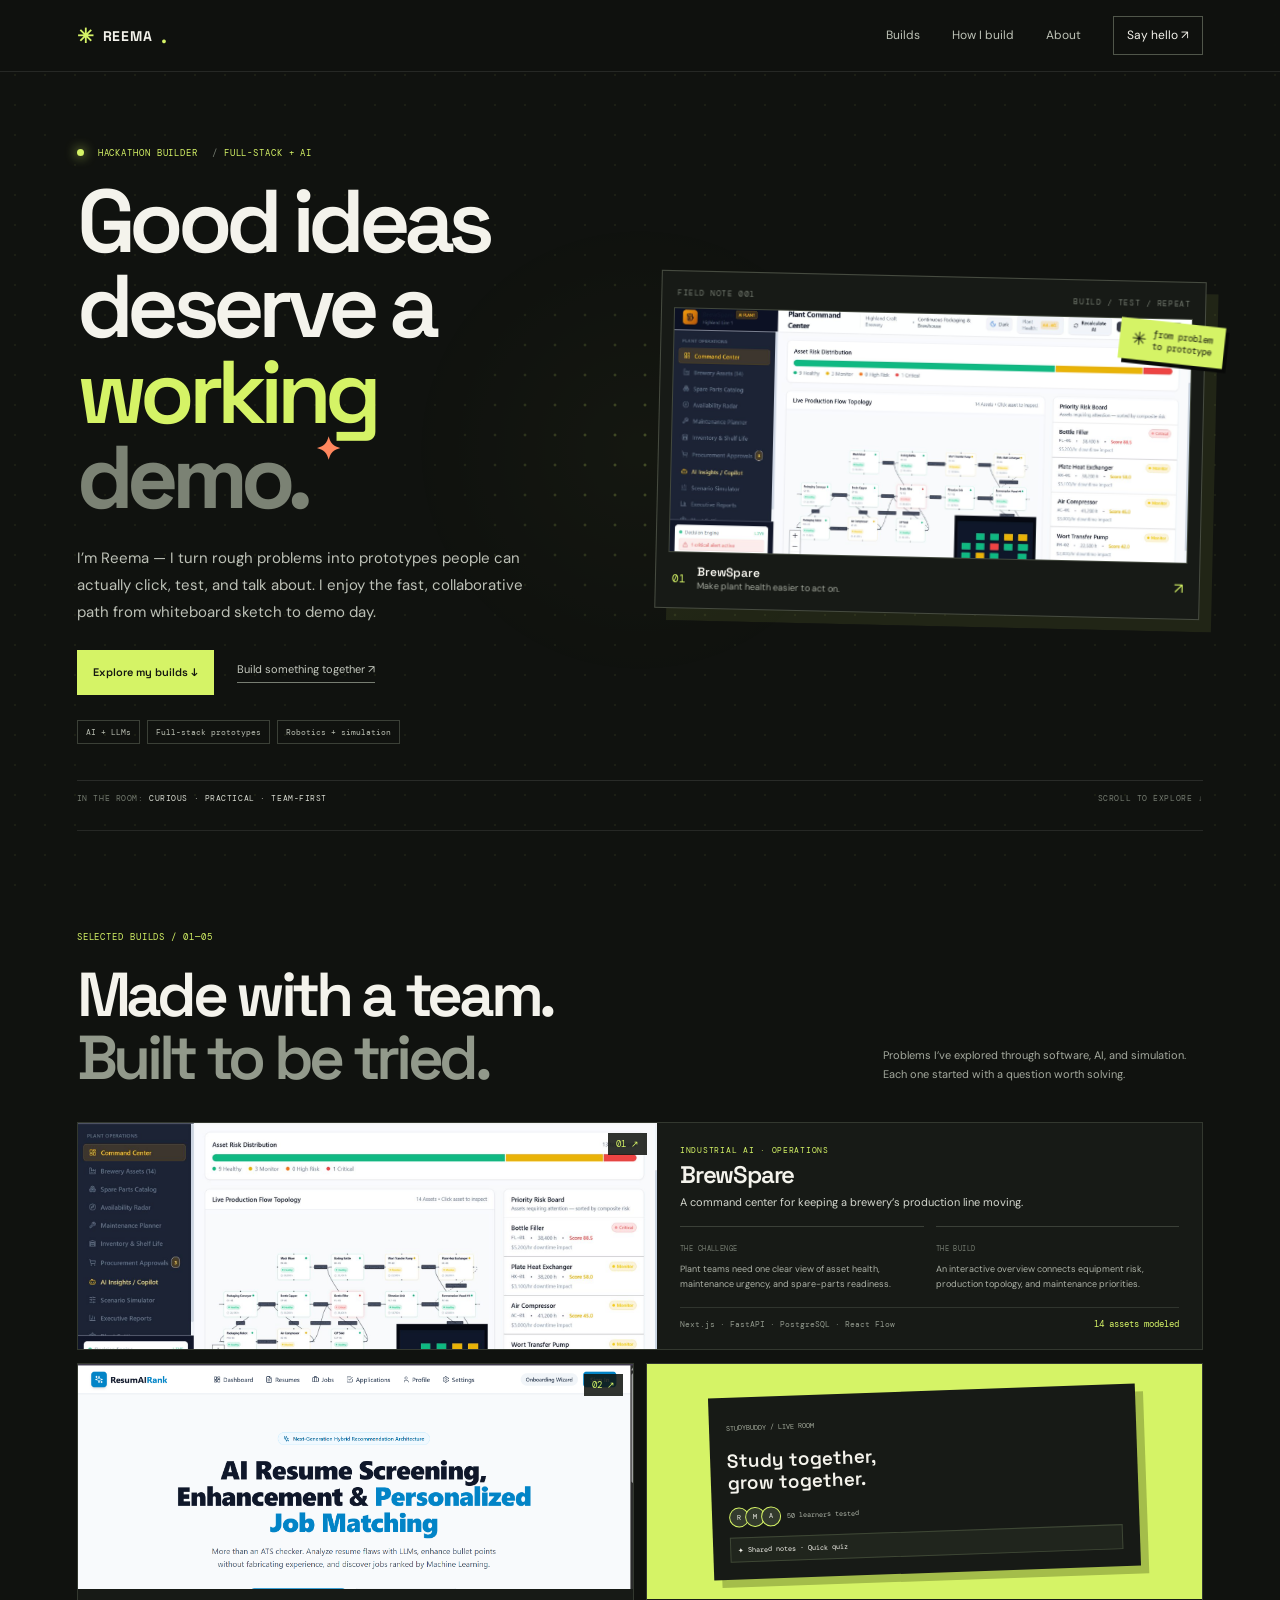
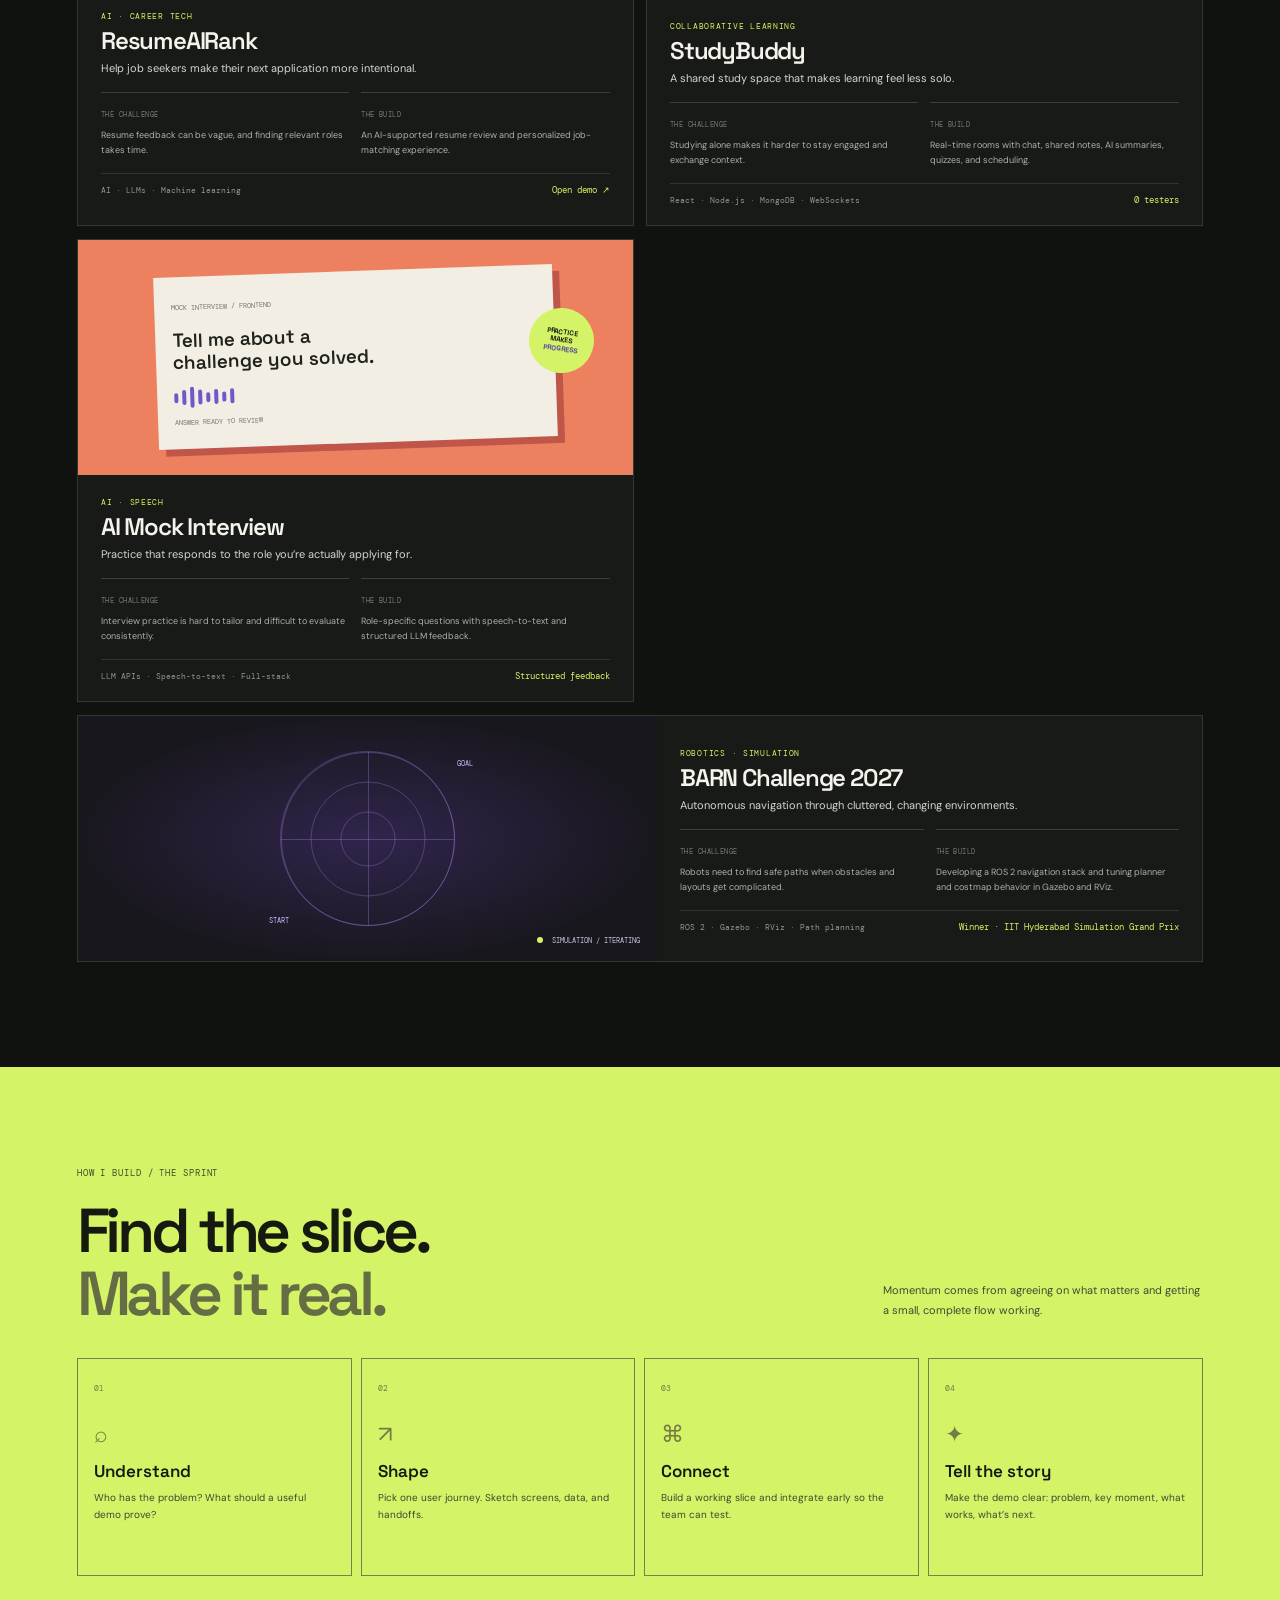
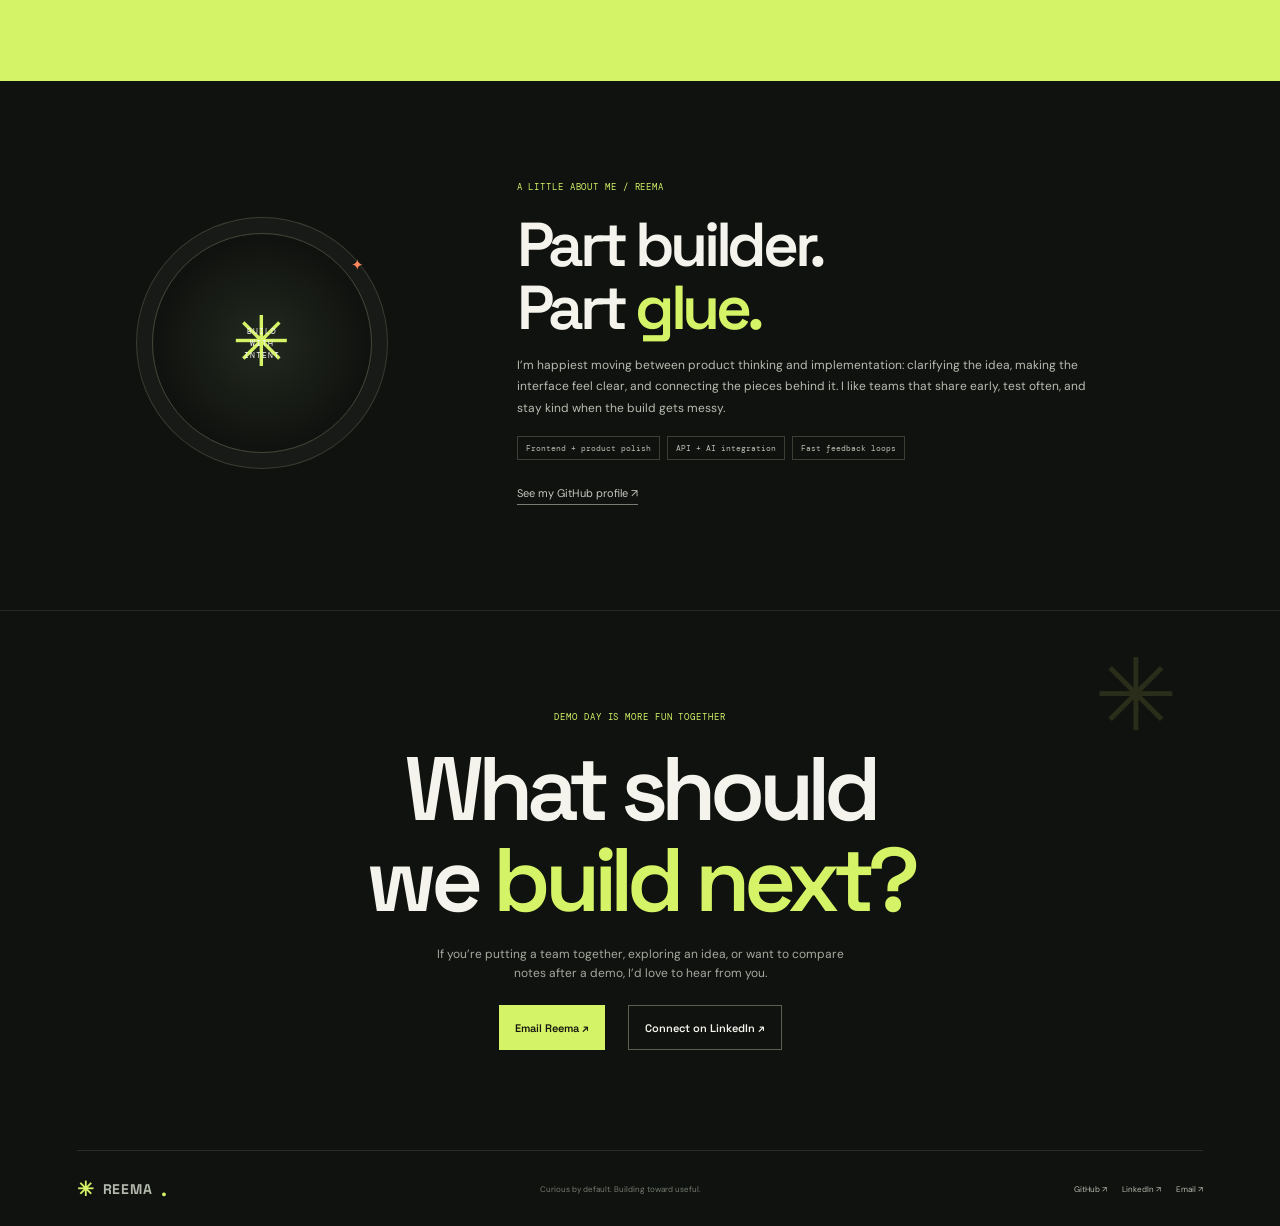
==== commit b00a5c7a: "Add pointer reactive dot background" ====
--- a/index.html
+++ b/index.html
@@ -7,7 +7,7 @@
 <link rel="icon" href="assets/favicon.svg" type="image/svg+xml"><link rel="preconnect" href="https://fonts.googleapis.com"><link rel="preconnect" href="https://fonts.gstatic.com" crossorigin><link href="https://fonts.googleapis.com/css2?family=DM+Mono:wght@400;500&family=DM+Sans:wght@400;500;600;700&family=Space+Grotesk:wght@400;500;600;700&display=swap" rel="stylesheet"><link rel="stylesheet" href="styles.css">
 <script type="application/ld+json">{"@context":"https://schema.org","@type":"Person","name":"Reema Sree Harshini","email":"mailto:reemasree1612@gmail.com","sameAs":["https://github.com/reema-sree","https://www.linkedin.com/in/reema-sree-harshini-47b249331"]}</script>
 </head><body>
-<a class="skip" href="#main">Skip to content</a>
+<div class="pointer-field" aria-hidden="true"></div><a class="skip" href="#main">Skip to content</a>
 <header class="topbar"><a class="logo" href="#top"><span aria-hidden="true">✳</span> REEMA<span class="lime">.</span></a><button class="menu" aria-label="Open navigation" aria-expanded="false" aria-controls="nav"><i></i><i></i></button><nav id="nav" class="nav" aria-label="Main navigation"><a href="#builds">Builds</a><a href="#sprint">How I build</a><a href="#about">About</a><a class="nav-cta" href="#connect">Say hello ↗</a></nav></header>
 <main id="main">
 <section class="hero wrap" id="top"><div class="hero-copy"><p class="eyebrow"><i></i> HACKATHON BUILDER <span>/</span> FULL-STACK + AI</p><h1><span class="hero-word" style="--word:0">Good</span> <span class="hero-word" style="--word:1">ideas</span><br><span class="hero-word" style="--word:2">deserve</span> <span class="hero-word" style="--word:3">a</span> <em><span class="hero-word" style="--word:4">working</span></em><br><b><span class="hero-word" style="--word:5">demo.</span></b><sup aria-hidden="true">✦</sup></h1><p class="intro">I’m Reema — I turn rough problems into prototypes people can actually click, test, and talk about. I enjoy the fast, collaborative path from whiteboard sketch to demo day.</p><div class="actions"><a class="button primary" href="#builds">Explore my builds ↓</a><a class="text-link" href="#connect">Build something together ↗</a></div><div class="tags"><span>AI + LLMs</span><span>Full-stack prototypes</span><span>Robotics + simulation</span></div></div>
--- a/styles.css
+++ b/styles.css
@@ -38,3 +38,10 @@
 .counter{font:inherit;color:inherit;font-variant-numeric:tabular-nums}
 @keyframes spin{to{transform:translate3d(var(--parallax-x,0px),var(--parallax-y,0px),0) rotate(360deg)}}
 @media(prefers-reduced-motion:reduce){.motion-ready .hero-word{opacity:1;animation:none}.has-custom-cursor,.has-custom-cursor a,.has-custom-cursor button{cursor:auto!important}.custom-cursor{display:none!important}}
+.pointer-field{position:fixed;inset:0;z-index:0;pointer-events:none;background-image:radial-gradient(circle,#d5f36630 1px,transparent 1.35px);background-size:30px 30px;opacity:.34}
+.pointer-field::before,.pointer-field::after{content:"";position:absolute;inset:0;pointer-events:none;opacity:0;transition:opacity .3s ease}
+.pointer-field::before{background-image:radial-gradient(circle,#d5f366bd 1.2px,transparent 1.8px);background-size:30px 30px;mask-image:radial-gradient(circle 190px at var(--pointer-x,50%) var(--pointer-y,50%),#000 0%,transparent 100%);-webkit-mask-image:radial-gradient(circle 190px at var(--pointer-x,50%) var(--pointer-y,50%),#000 0%,transparent 100%)}
+.pointer-field::after{background:radial-gradient(circle 250px at var(--pointer-x,50%) var(--pointer-y,50%),#d5f36614 0%,transparent 100%)}
+body.has-custom-cursor>.pointer-field::before,body.has-custom-cursor>.pointer-field::after{opacity:1}
+body>header,body>main,body>footer{position:relative;z-index:1}
+@media(prefers-reduced-motion:reduce){.pointer-field::before,.pointer-field::after{transition:none}}
